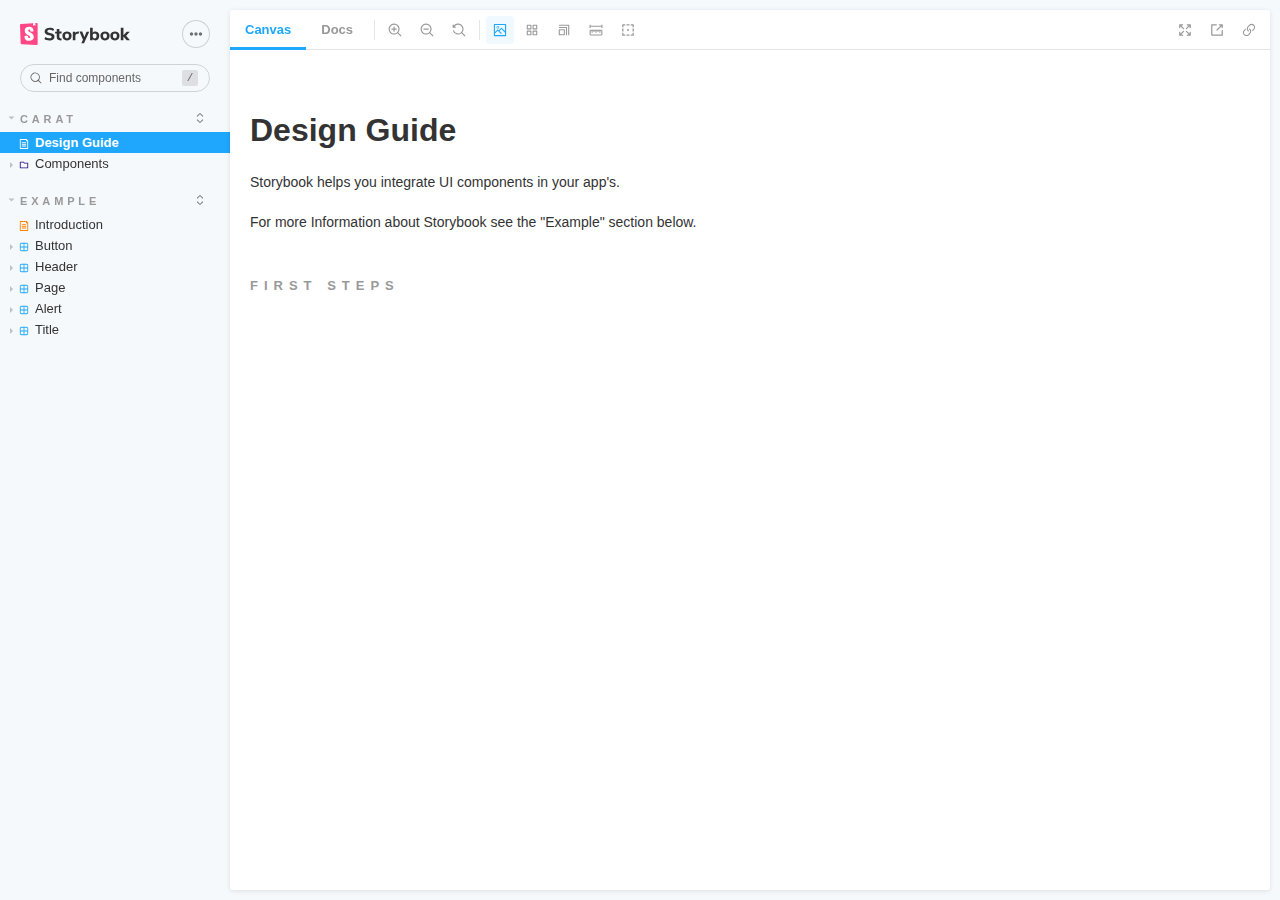
==== html/index.html @ c8c6c5a8 "added html folder to project" ====
<!doctype html><html lang="en"><head><meta charset="utf-8"/><title>Webpack App</title><meta name="viewport" content="width=device-width,initial-scale=1"/><style>html, body {
    overflow: hidden;
    height: 100%;
    width: 100%;
    margin: 0;
    padding: 0;
  }

  * {
    box-sizing: border-box;
  }</style><script>/* globals window */
  /* eslint-disable no-underscore-dangle */
  try {
    if (window.top !== window) {
      window.__REACT_DEVTOOLS_GLOBAL_HOOK__ = window.top.__REACT_DEVTOOLS_GLOBAL_HOOK__;
    }
  } catch (e) {
    // eslint-disable-next-line no-console
    console.warn('unable to connect to top frame for connecting dev tools');
  }

  window.onerror = function onerror(message, source, line, column, err) {
    if (window.CONFIG_TYPE !== 'DEVELOPMENT') return;
    // eslint-disable-next-line no-var, vars-on-top
    var xhr = new window.XMLHttpRequest();
    xhr.open('POST', '/runtime-error');
    xhr.setRequestHeader('Content-Type', 'application/json;charset=UTF-8');
    xhr.send(
      JSON.stringify({
        /* eslint-disable object-shorthand */
        message: message,
        source: source,
        line: line,
        column: column,
        error: err && { message: err.message, name: err.name, stack: err.stack },
        origin: 'manager',
        /* eslint-enable object-shorthand */
      })
    );
  };</script><style>#root[hidden],
      #docs-root[hidden] {
        display: none !important;
      }</style></head><body><div id="root"></div><div id="docs-root"></div><script>window['CONFIG_TYPE'] = "PRODUCTION";
          
      
          
            window['LOGLEVEL'] = "info";
          
      
          
            window['FEATURES'] = {"postcss":true,"emotionAlias":true,"warnOnLegacyHierarchySeparator":true};</script><script src="runtime~main.91a0c7330ab317d35c4a.manager.bundle.js"></script><script src="vendors~main.f7f16cebbf3aa96a4f89.manager.bundle.js"></script><script src="main.56ad1ce30ba9bfee9211.manager.bundle.js"></script></body></html>
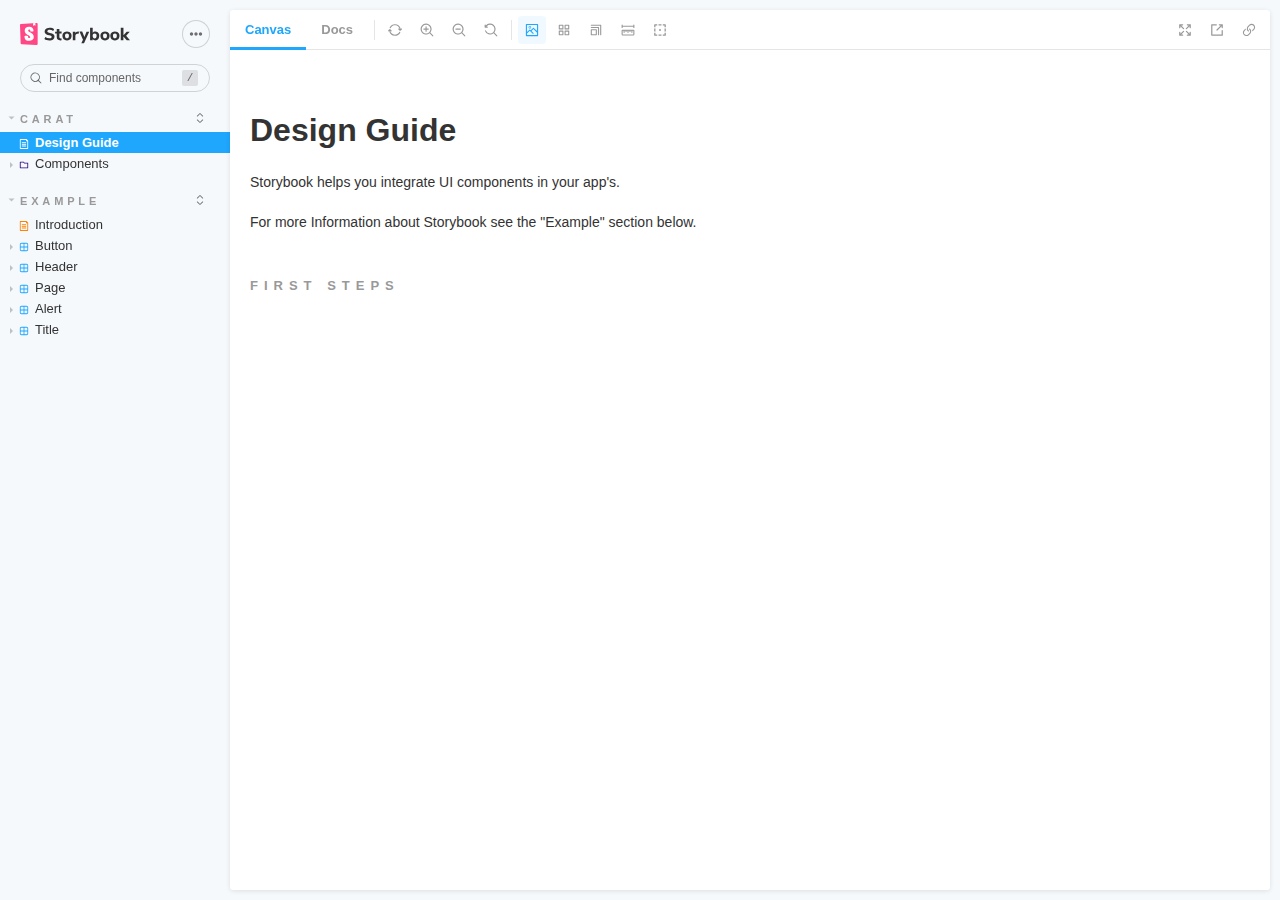
==== commit acfe1447: "new build 040722" ====
--- a/html/index.html
+++ b/html/index.html
@@ -48,4 +48,4 @@
           
       
           
-            window['FEATURES'] = {"postcss":true,"emotionAlias":true,"warnOnLegacyHierarchySeparator":true};</script><script src="runtime~main.91a0c7330ab317d35c4a.manager.bundle.js"></script><script src="vendors~main.f7f16cebbf3aa96a4f89.manager.bundle.js"></script><script src="main.56ad1ce30ba9bfee9211.manager.bundle.js"></script></body></html>+            window['FEATURES'] = {"postcss":true,"emotionAlias":false,"warnOnLegacyHierarchySeparator":true,"buildStoriesJson":false,"storyStoreV7":false,"modernInlineRender":false,"breakingChangesV7":false,"interactionsDebugger":false,"babelModeV7":false,"argTypeTargetsV7":false,"previewMdx2":false};</script><script src="runtime~main.463b0423366080dfa2f1.manager.bundle.js"></script><script src="vendors~main.95b29d510e9a1f3bb433.manager.bundle.js"></script><script src="main.66e787f7ed3a72f42015.manager.bundle.js"></script></body></html>